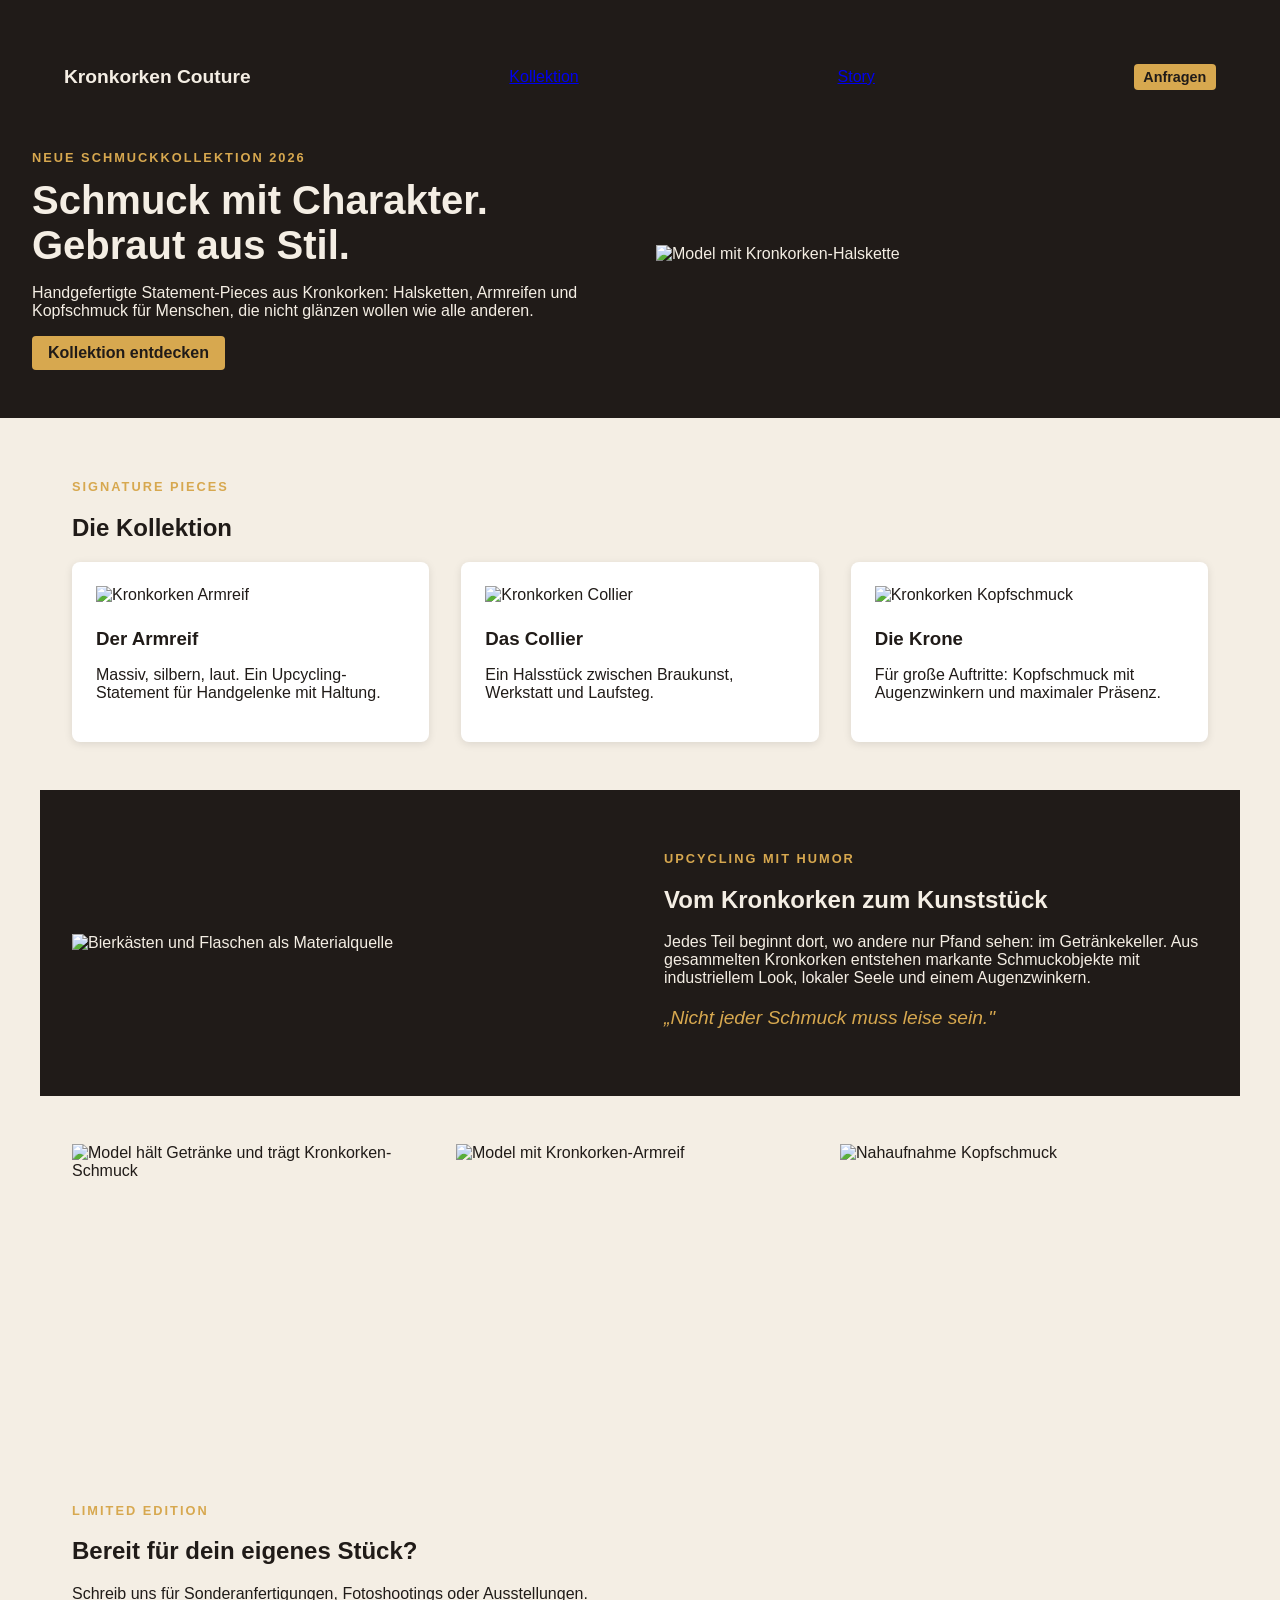
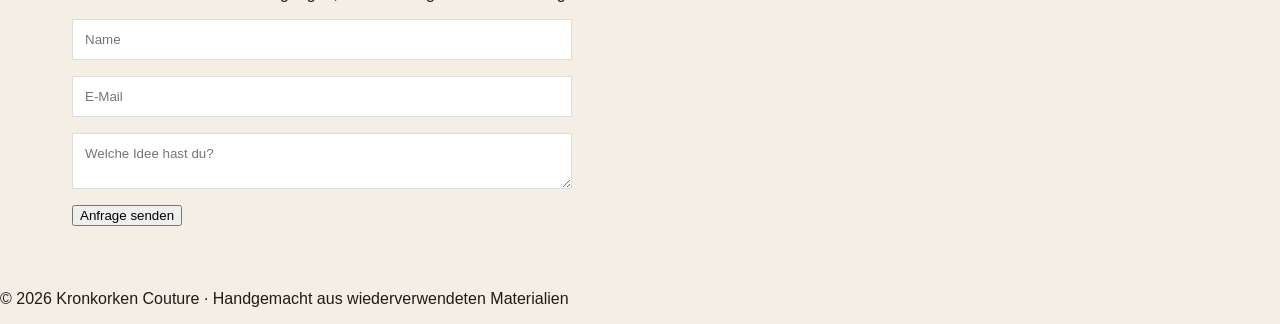
==== index.html @ b78ebb80 "Verschiebe Website-Dateien in Root für GitHub Pages" ====
<!doctype html>
<html lang="de">
<head>
  <meta charset="utf-8" />
  <meta name="viewport" content="width=device-width, initial-scale=1" />
  <title>Kronkorken Couture – Neue Schmuckkollektion</title>
  <meta name="description" content="Eine mutige Upcycling-Schmuckkollektion aus Kronkorken – handgemacht, humorvoll, unverwechselbar." />
  <link rel="stylesheet" href="styles.css" />
</head>
<body>
  <header class="hero">
    <nav>
      <div class="logo">Kronkorken Couture</div>
      <a href="#kollektion">Kollektion</a>
      <a href="#story">Story</a>
      <a href="#kontakt" class="button small">Anfragen</a>
    </nav>
    <div class="hero-grid">
      <div class="hero-copy">
        <p class="eyebrow">Neue Schmuckkollektion 2026</p>
        <h1>Schmuck mit Charakter. Gebraut aus Stil.</h1>
        <p>Handgefertigte Statement-Pieces aus Kronkorken: Halsketten, Armreifen und Kopfschmuck für Menschen, die nicht glänzen wollen wie alle anderen.</p>
        <a href="#kollektion" class="button">Kollektion entdecken</a>
      </div>
      <img src="assets/D6353AAA-B8E5-4EB8-AB5B-A6E6889ACC8F.jpeg" alt="Model mit Kronkorken-Halskette" />
    </div>
  </header>

  <main>
    <section id="kollektion" class="section">
      <p class="eyebrow">Signature Pieces</p>
      <h2>Die Kollektion</h2>
      <div class="cards">
        <article class="card">
          <img src="assets/019477C2-DD03-4EC1-80F3-8A48A55D0D03.jpeg" alt="Kronkorken Armreif" />
          <h3>Der Armreif</h3>
          <p>Massiv, silbern, laut. Ein Upcycling-Statement für Handgelenke mit Haltung.</p>
        </article>
        <article class="card">
          <img src="assets/D6353AAA-B8E5-4EB8-AB5B-A6E6889ACC8F.jpeg" alt="Kronkorken Collier" />
          <h3>Das Collier</h3>
          <p>Ein Halsstück zwischen Braukunst, Werkstatt und Laufsteg.</p>
        </article>
        <article class="card">
          <img src="assets/2A686F86-B601-422C-B802-BA7CA49D259E.jpeg" alt="Kronkorken Kopfschmuck" />
          <h3>Die Krone</h3>
          <p>Für große Auftritte: Kopfschmuck mit Augenzwinkern und maximaler Präsenz.</p>
        </article>
      </div>
    </section>

    <section id="story" class="split section dark">
      <img src="assets/06D8FD2E-9351-4271-840C-64CD7BF53500.jpeg" alt="Bierkästen und Flaschen als Materialquelle" />
      <div>
        <p class="eyebrow">Upcycling mit Humor</p>
        <h2>Vom Kronkorken zum Kunststück</h2>
        <p>Jedes Teil beginnt dort, wo andere nur Pfand sehen: im Getränkekeller. Aus gesammelten Kronkorken entstehen markante Schmuckobjekte mit industriellem Look, lokaler Seele und einem Augenzwinkern.</p>
        <p class="quote">„Nicht jeder Schmuck muss leise sein."</p>
      </div>
    </section>

    <section class="gallery section">
      <img src="assets/0691FB98-48AB-4B7A-BFFC-1AF773A97AD8.jpeg" alt="Model hält Getränke und trägt Kronkorken-Schmuck" />
      <img src="assets/08AB88D5-221F-4E64-9C83-4349E3DE20DF.jpeg" alt="Model mit Kronkorken-Armreif" />
      <img src="assets/2A686F86-B601-422C-B802-BA7CA49D259E.jpeg" alt="Nahaufnahme Kopfschmuck" />
    </section>

    <section id="kontakt" class="section contact">
      <p class="eyebrow">Limited Edition</p>
      <h2>Bereit für dein eigenes Stück?</h2>
      <p>Schreib uns für Sonderanfertigungen, Fotoshootings oder Ausstellungen.</p>
      <form>
        <input type="text" placeholder="Name" />
        <input type="email" placeholder="E-Mail" />
        <textarea placeholder="Welche Idee hast du?"></textarea>
        <button type="button">Anfrage senden</button>
      </form>
    </section>
  </main>

  <footer>
    <p>© 2026 Kronkorken Couture · Handgemacht aus wiederverwendeten Materialien</p>
  </footer>
</body>
</html>
---- styles.css ----
:root{--bg:#111;--paper:#f4eee4;--gold:#d7a84f;--orange:#b84b2a;--ink:#201b18}*{box-sizing:border-box}body{margin:0;font-family:Inter,Arial,sans-serif;background:var(--paper);color:var(--ink)}nav{display:flex;justify-content:space-between;align-items:center;padding:1rem 2rem;background:var(--ink);color:var(--paper)}.logo{font-weight:bold;font-size:1.2rem}.button{display:inline-block;padding:.5rem 1rem;background:var(--gold);color:var(--ink);text-decoration:none;border-radius:0.25rem;font-weight:bold;border:none;cursor:pointer}.button.small{padding:.3rem .6rem;font-size:.9rem}.hero{background:var(--ink);color:var(--paper);padding:3rem 2rem}.hero-grid{display:grid;grid-template-columns:1fr 1fr;gap:2rem;align-items:center;margin-top:2rem}.hero-copy h1{margin:0;font-size:2.5rem}.eyebrow{color:var(--gold);font-weight:bold;text-transform:uppercase;font-size:.8rem;letter-spacing:2px}.section{padding:3rem 2rem;max-width:1200px;margin:0 auto}.cards{display:grid;grid-template-columns:repeat(3,1fr);gap:2rem}.card{background:white;padding:1.5rem;border-radius:0.5rem;box-shadow:0 2px 8px rgba(0,0,0,0.1)}.card img{width:100%;height:200px;object-fit:cover;margin-bottom:1rem}.card h3{margin:.5rem 0}.split{display:grid;grid-template-columns:1fr 1fr;gap:3rem;align-items:center}.dark{background:var(--ink);color:var(--paper)}.gallery{display:grid;grid-template-columns:repeat(3,1fr);gap:1rem}.gallery img{width:100%;height:250px;object-fit:cover}.contact form{display:flex;flex-direction:column;gap:1rem;max-width:500px;margin-top:1rem}.contact input,.contact textarea{padding:.75rem;border:1px solid #ddd;font-family:inherit}.contact button{align-self:flex-start}.quote{font-style:italic;font-size:1.2rem;color:var(--gold)}
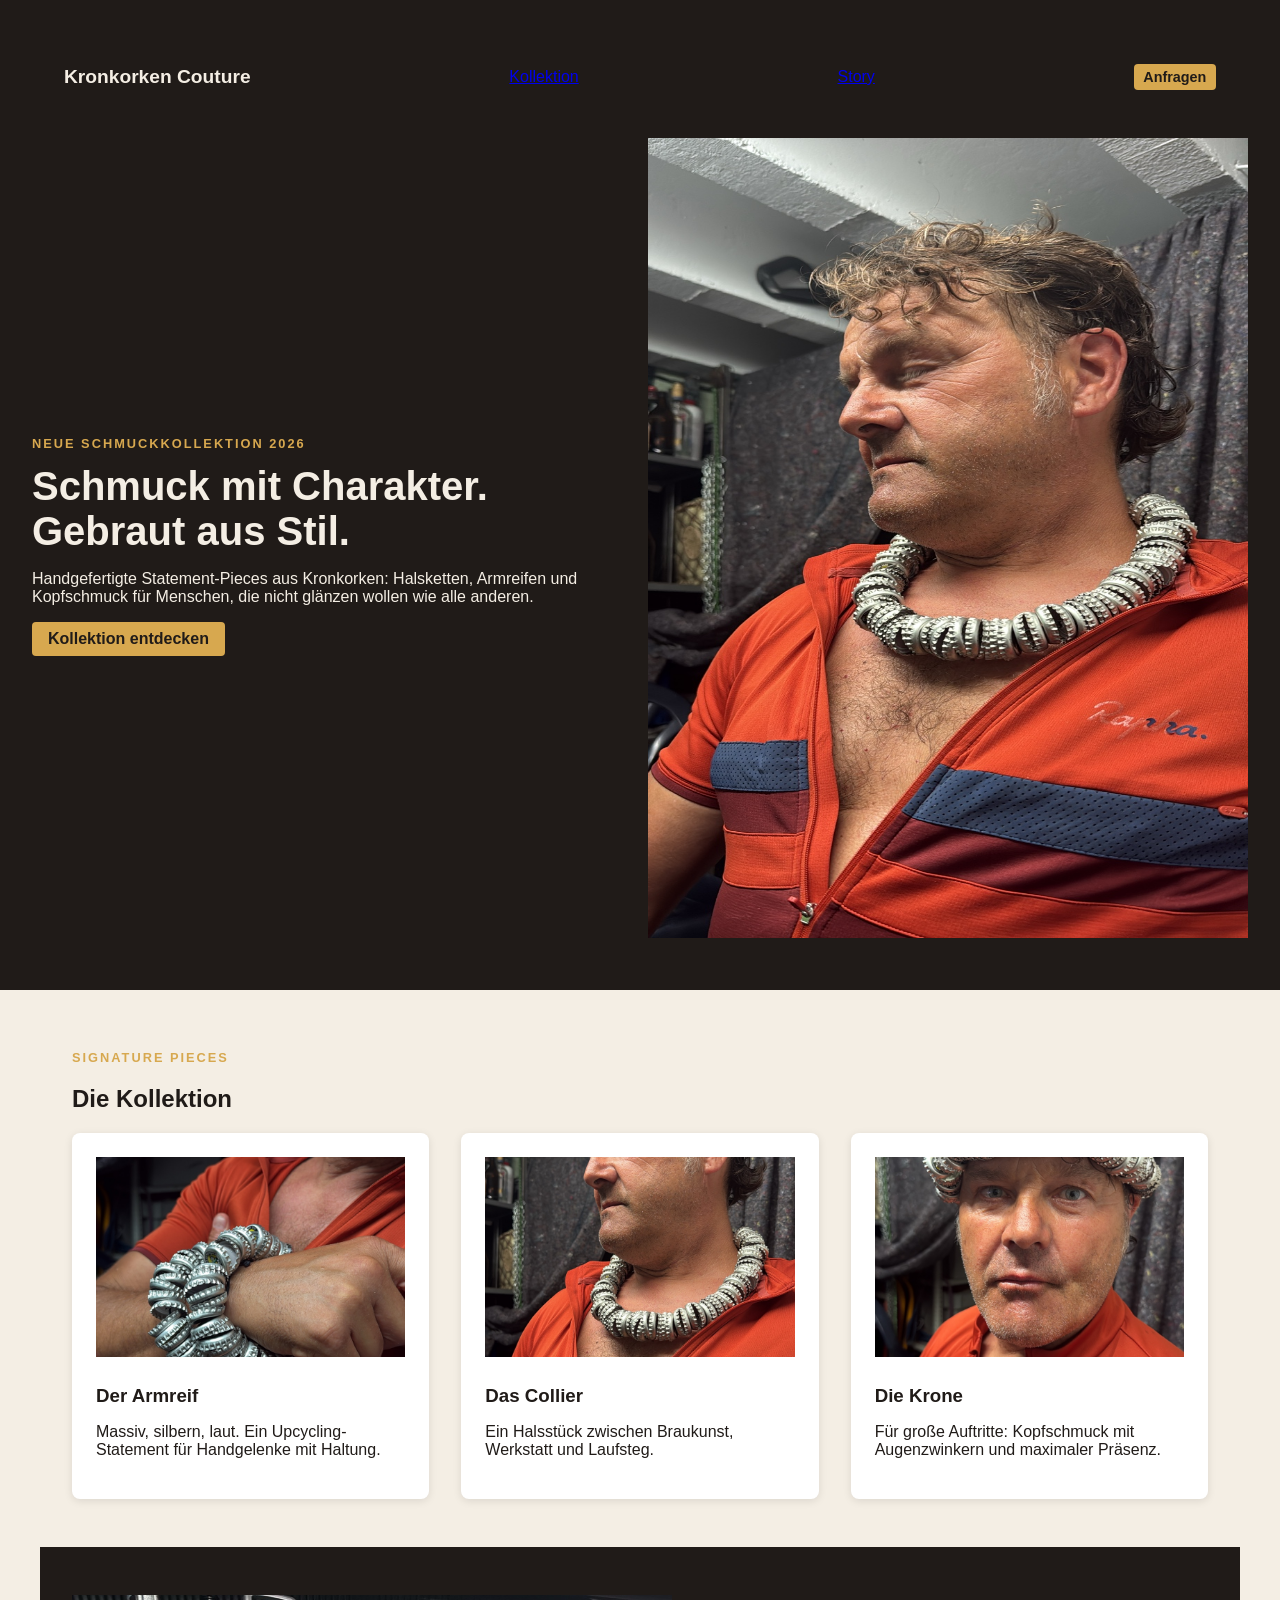
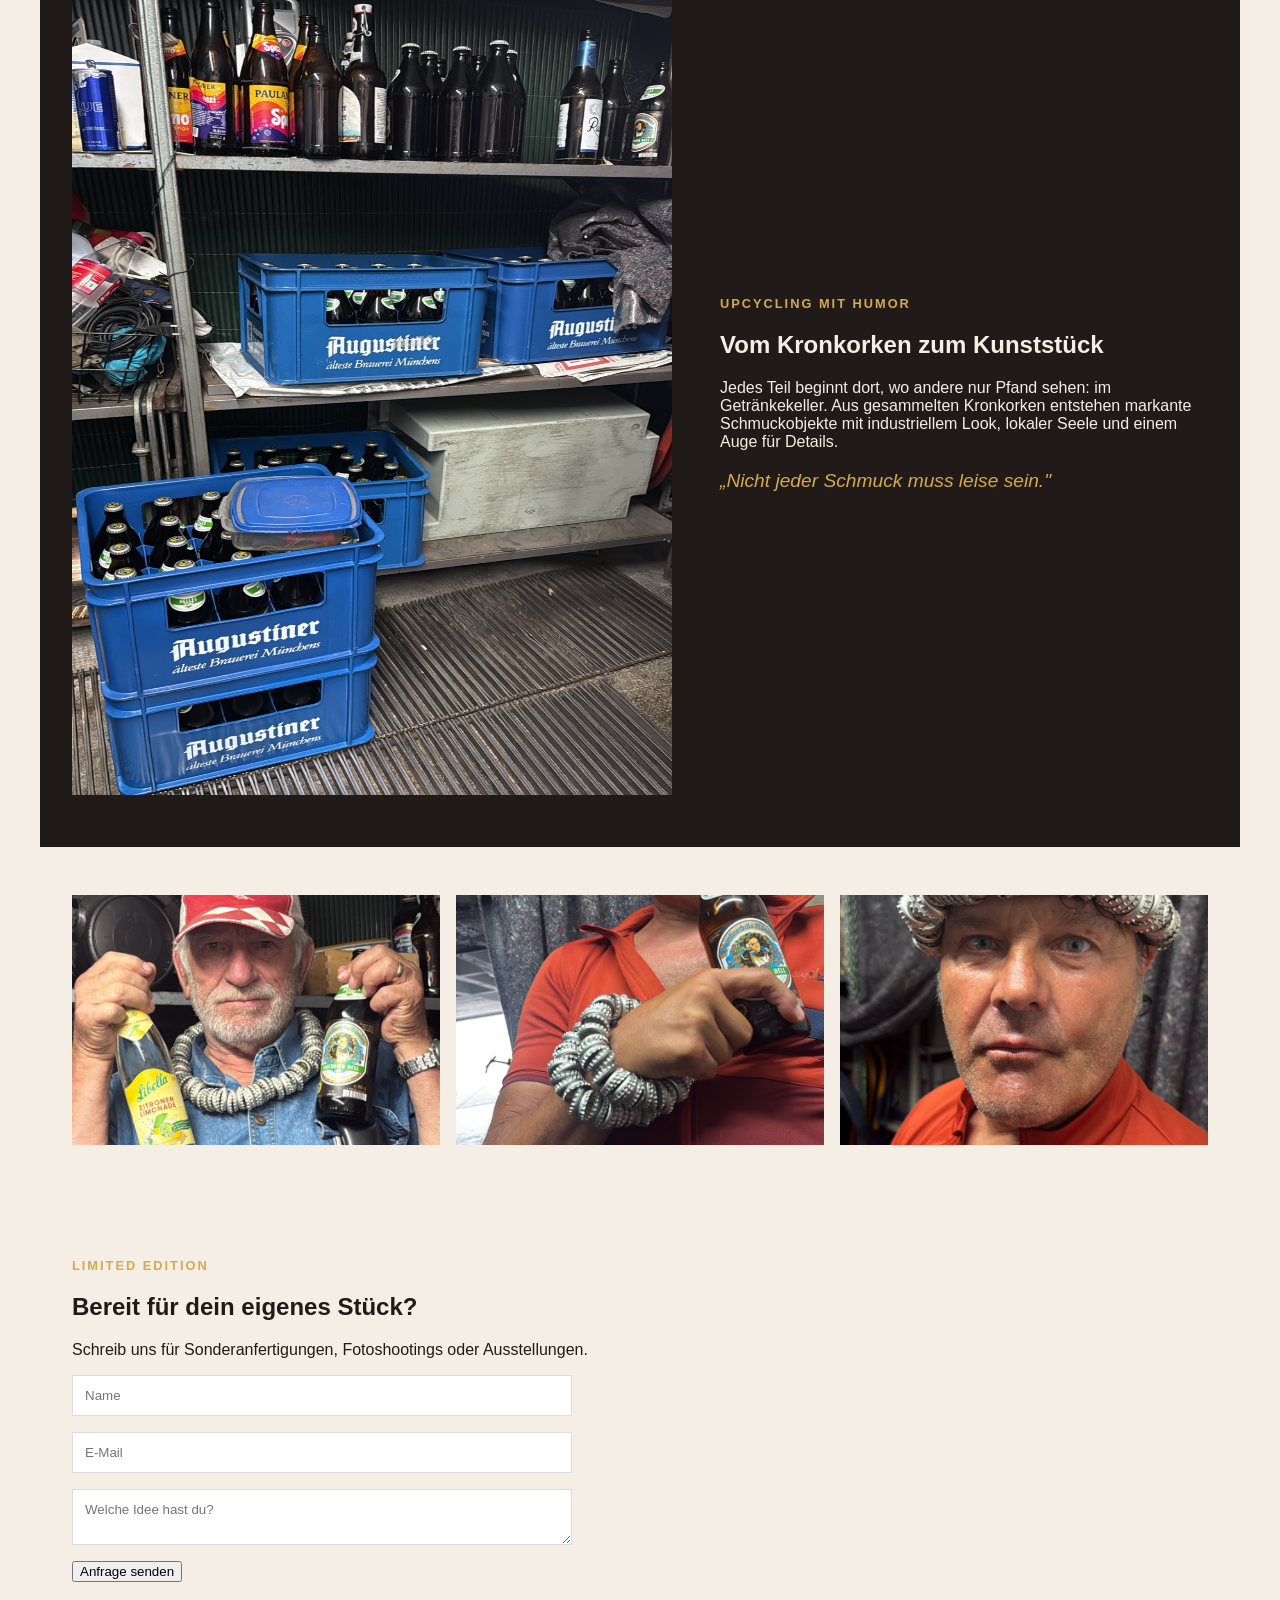
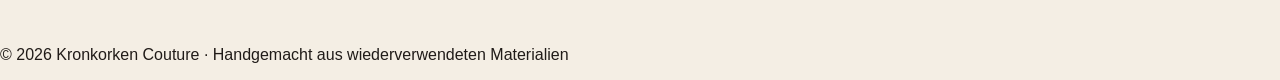
==== commit df639ea5: "Optimiere Bildeinbindung mit picture-Element, lazy-loading und Größenangaben" ====
--- a/index.html
+++ b/index.html
@@ -22,7 +22,15 @@
         <p>Handgefertigte Statement-Pieces aus Kronkorken: Halsketten, Armreifen und Kopfschmuck für Menschen, die nicht glänzen wollen wie alle anderen.</p>
         <a href="#kollektion" class="button">Kollektion entdecken</a>
       </div>
-      <img src="assets/D6353AAA-B8E5-4EB8-AB5B-A6E6889ACC8F.jpeg" alt="Model mit Kronkorken-Halskette" />
+      <picture>
+        <img 
+          src="assets/D6353AAA-B8E5-4EB8-AB5B-A6E6889ACC8F.jpeg" 
+          alt="Model mit Kronkorken-Halskette"
+          loading="lazy"
+          width="600"
+          height="800"
+        />
+      </picture>
     </div>
   </header>
 
@@ -32,17 +40,41 @@
       <h2>Die Kollektion</h2>
       <div class="cards">
         <article class="card">
-          <img src="assets/019477C2-DD03-4EC1-80F3-8A48A55D0D03.jpeg" alt="Kronkorken Armreif" />
+          <picture>
+            <img 
+              src="assets/019477C2-DD03-4EC1-80F3-8A48A55D0D03.jpeg" 
+              alt="Kronkorken Armreif"
+              loading="lazy"
+              width="400"
+              height="500"
+            />
+          </picture>
           <h3>Der Armreif</h3>
           <p>Massiv, silbern, laut. Ein Upcycling-Statement für Handgelenke mit Haltung.</p>
         </article>
         <article class="card">
-          <img src="assets/D6353AAA-B8E5-4EB8-AB5B-A6E6889ACC8F.jpeg" alt="Kronkorken Collier" />
+          <picture>
+            <img 
+              src="assets/D6353AAA-B8E5-4EB8-AB5B-A6E6889ACC8F.jpeg" 
+              alt="Kronkorken Collier"
+              loading="lazy"
+              width="400"
+              height="500"
+            />
+          </picture>
           <h3>Das Collier</h3>
           <p>Ein Halsstück zwischen Braukunst, Werkstatt und Laufsteg.</p>
         </article>
         <article class="card">
-          <img src="assets/2A686F86-B601-422C-B802-BA7CA49D259E.jpeg" alt="Kronkorken Kopfschmuck" />
+          <picture>
+            <img 
+              src="assets/2A686F86-B601-422C-B802-BA7CA49D259E.jpeg" 
+              alt="Kronkorken Kopfschmuck"
+              loading="lazy"
+              width="400"
+              height="500"
+            />
+          </picture>
           <h3>Die Krone</h3>
           <p>Für große Auftritte: Kopfschmuck mit Augenzwinkern und maximaler Präsenz.</p>
         </article>
@@ -50,19 +82,51 @@
     </section>
 
     <section id="story" class="split section dark">
-      <img src="assets/06D8FD2E-9351-4271-840C-64CD7BF53500.jpeg" alt="Bierkästen und Flaschen als Materialquelle" />
+      <picture>
+        <img 
+          src="assets/06D8FD2E-9351-4271-840C-64CD7BF53500.jpeg" 
+          alt="Bierkästen und Flaschen als Materialquelle"
+          loading="lazy"
+          width="600"
+          height="800"
+        />
+      </picture>
       <div>
         <p class="eyebrow">Upcycling mit Humor</p>
         <h2>Vom Kronkorken zum Kunststück</h2>
-        <p>Jedes Teil beginnt dort, wo andere nur Pfand sehen: im Getränkekeller. Aus gesammelten Kronkorken entstehen markante Schmuckobjekte mit industriellem Look, lokaler Seele und einem Augenzwinkern.</p>
+        <p>Jedes Teil beginnt dort, wo andere nur Pfand sehen: im Getränkekeller. Aus gesammelten Kronkorken entstehen markante Schmuckobjekte mit industriellem Look, lokaler Seele und einem Auge für Details.</p>
         <p class="quote">„Nicht jeder Schmuck muss leise sein."</p>
       </div>
     </section>
 
     <section class="gallery section">
-      <img src="assets/0691FB98-48AB-4B7A-BFFC-1AF773A97AD8.jpeg" alt="Model hält Getränke und trägt Kronkorken-Schmuck" />
-      <img src="assets/08AB88D5-221F-4E64-9C83-4349E3DE20DF.jpeg" alt="Model mit Kronkorken-Armreif" />
-      <img src="assets/2A686F86-B601-422C-B802-BA7CA49D259E.jpeg" alt="Nahaufnahme Kopfschmuck" />
+      <picture>
+        <img 
+          src="assets/0691FB98-48AB-4B7A-BFFC-1AF773A97AD8.jpeg" 
+          alt="Model hält Getränke und trägt Kronkorken-Schmuck"
+          loading="lazy"
+          width="500"
+          height="600"
+        />
+      </picture>
+      <picture>
+        <img 
+          src="assets/08AB88D5-221F-4E64-9C83-4349E3DE20DF.jpeg" 
+          alt="Model mit Kronkorken-Armreif"
+          loading="lazy"
+          width="500"
+          height="600"
+        />
+      </picture>
+      <picture>
+        <img 
+          src="assets/2A686F86-B601-422C-B802-BA7CA49D259E.jpeg" 
+          alt="Nahaufnahme Kopfschmuck"
+          loading="lazy"
+          width="500"
+          height="600"
+        />
+      </picture>
     </section>
 
     <section id="kontakt" class="section contact">
@@ -82,4 +146,4 @@
     <p>© 2026 Kronkorken Couture · Handgemacht aus wiederverwendeten Materialien</p>
   </footer>
 </body>
-</html>+</html>
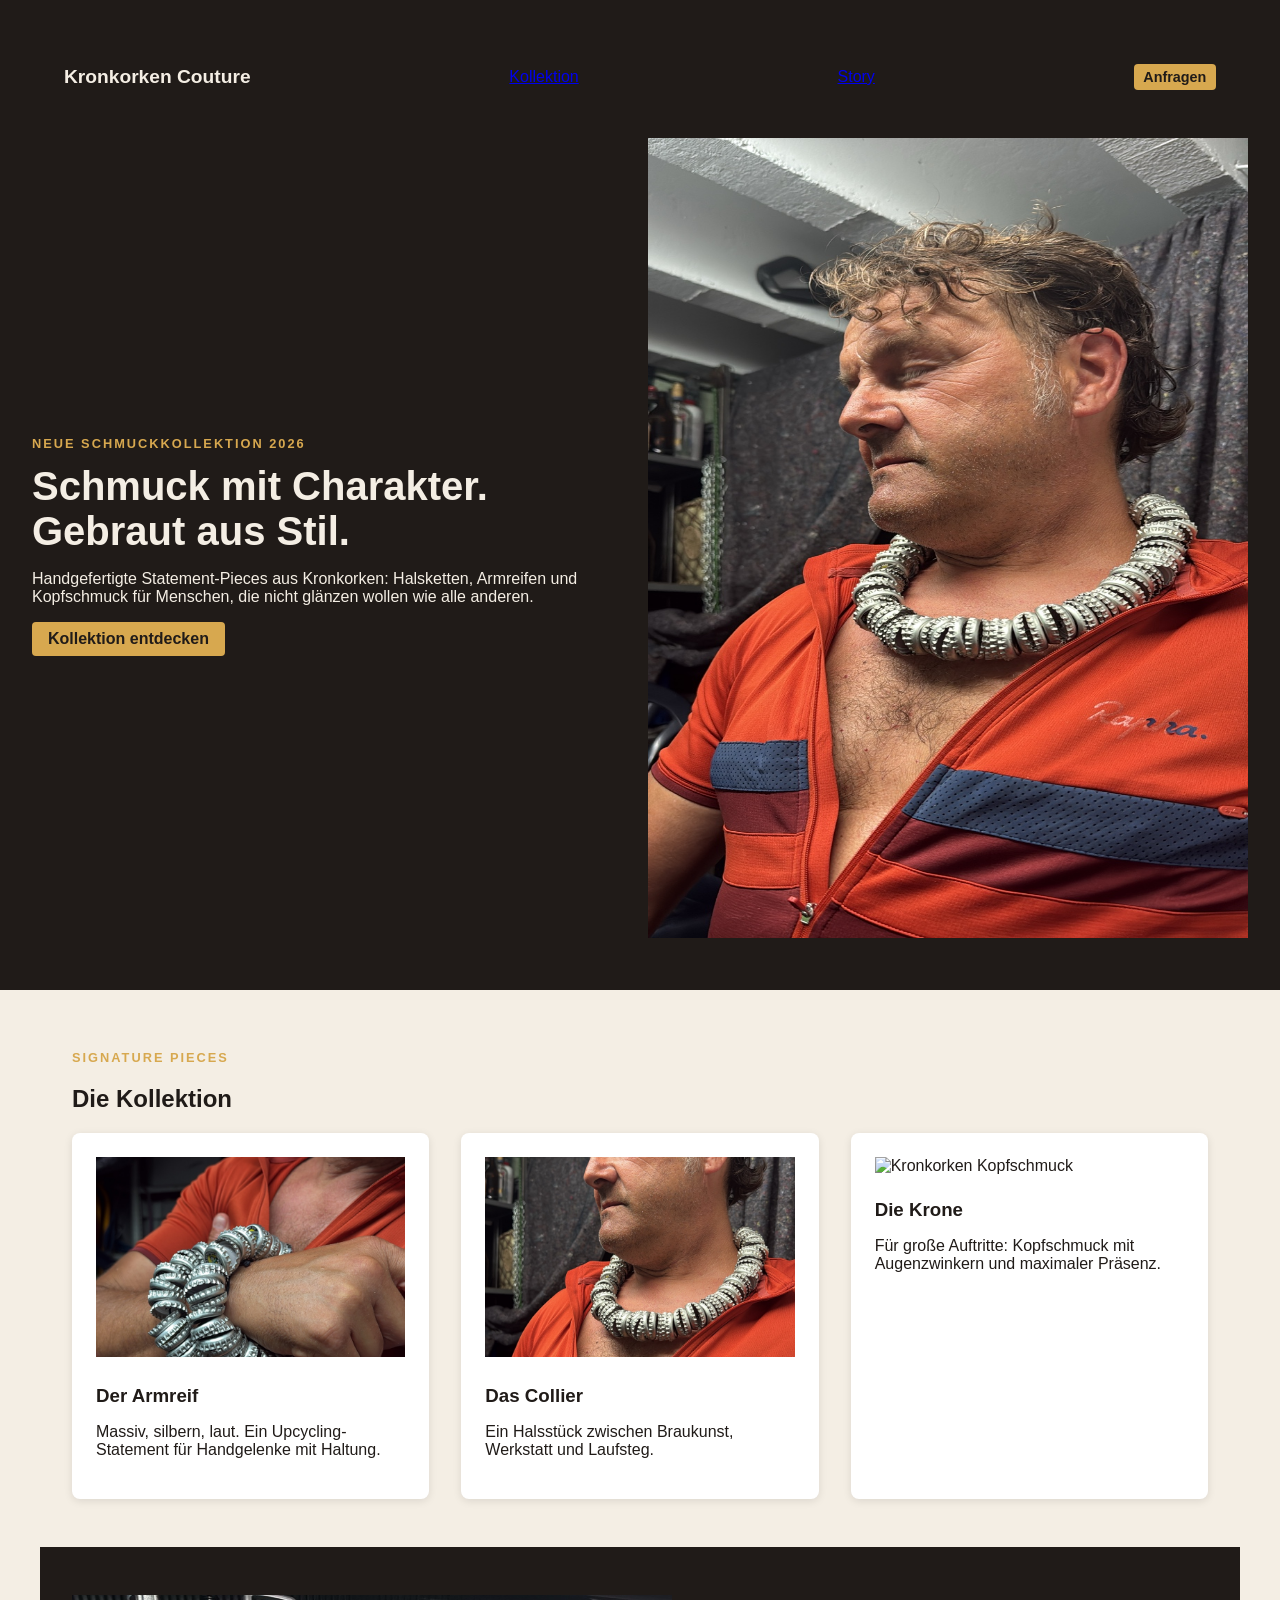
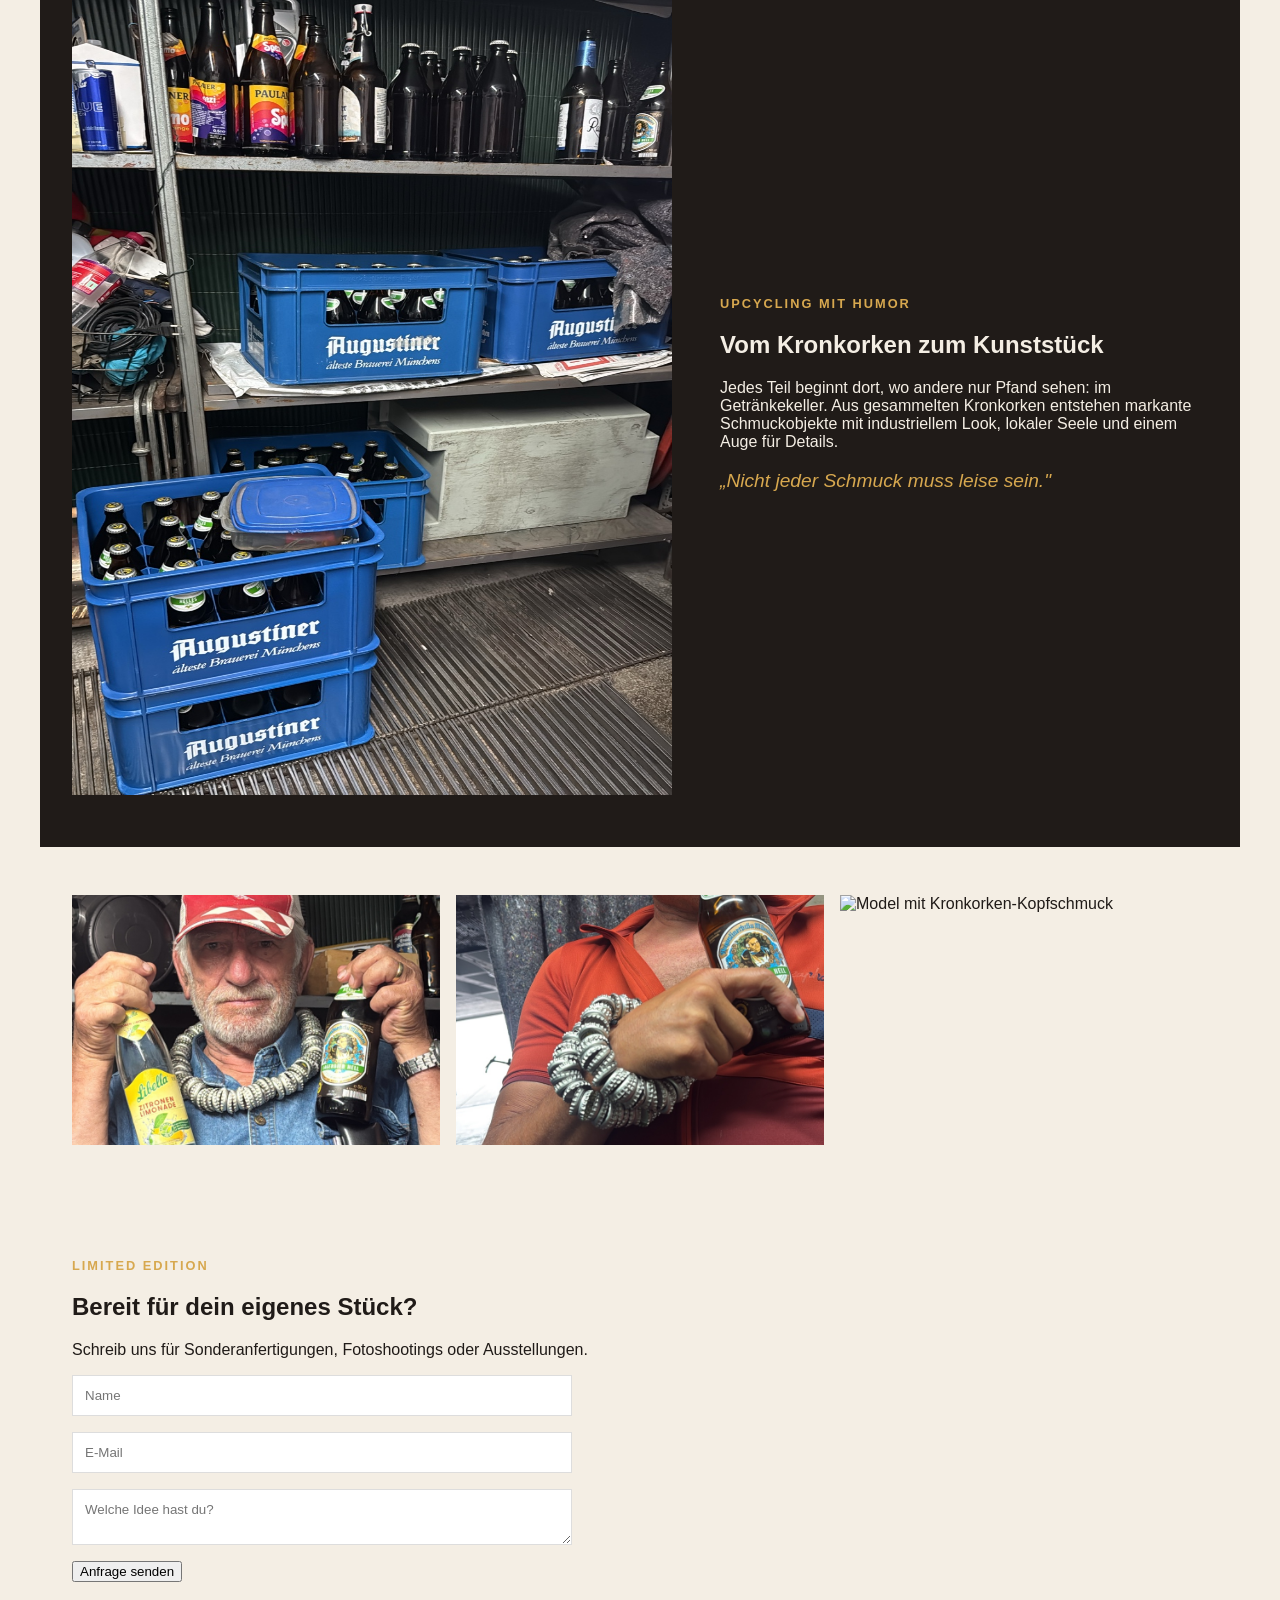
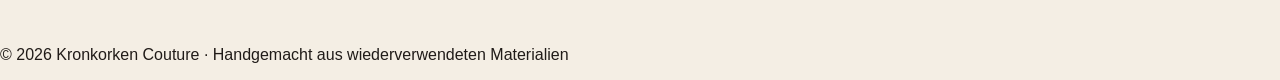
==== commit 1a565f90: "Integriere das neue Krone-Foto in die Bildergalerie" ====
--- a/index.html
+++ b/index.html
@@ -68,7 +68,7 @@
         <article class="card">
           <picture>
             <img 
-              src="assets/2A686F86-B601-422C-B802-BA7CA49D259E.jpeg" 
+              src="assets/krone.jpeg" 
               alt="Kronkorken Kopfschmuck"
               loading="lazy"
               width="400"
@@ -120,8 +120,8 @@
       </picture>
       <picture>
         <img 
-          src="assets/2A686F86-B601-422C-B802-BA7CA49D259E.jpeg" 
-          alt="Nahaufnahme Kopfschmuck"
+          src="assets/krone.jpeg" 
+          alt="Model mit Kronkorken-Kopfschmuck"
           loading="lazy"
           width="500"
           height="600"
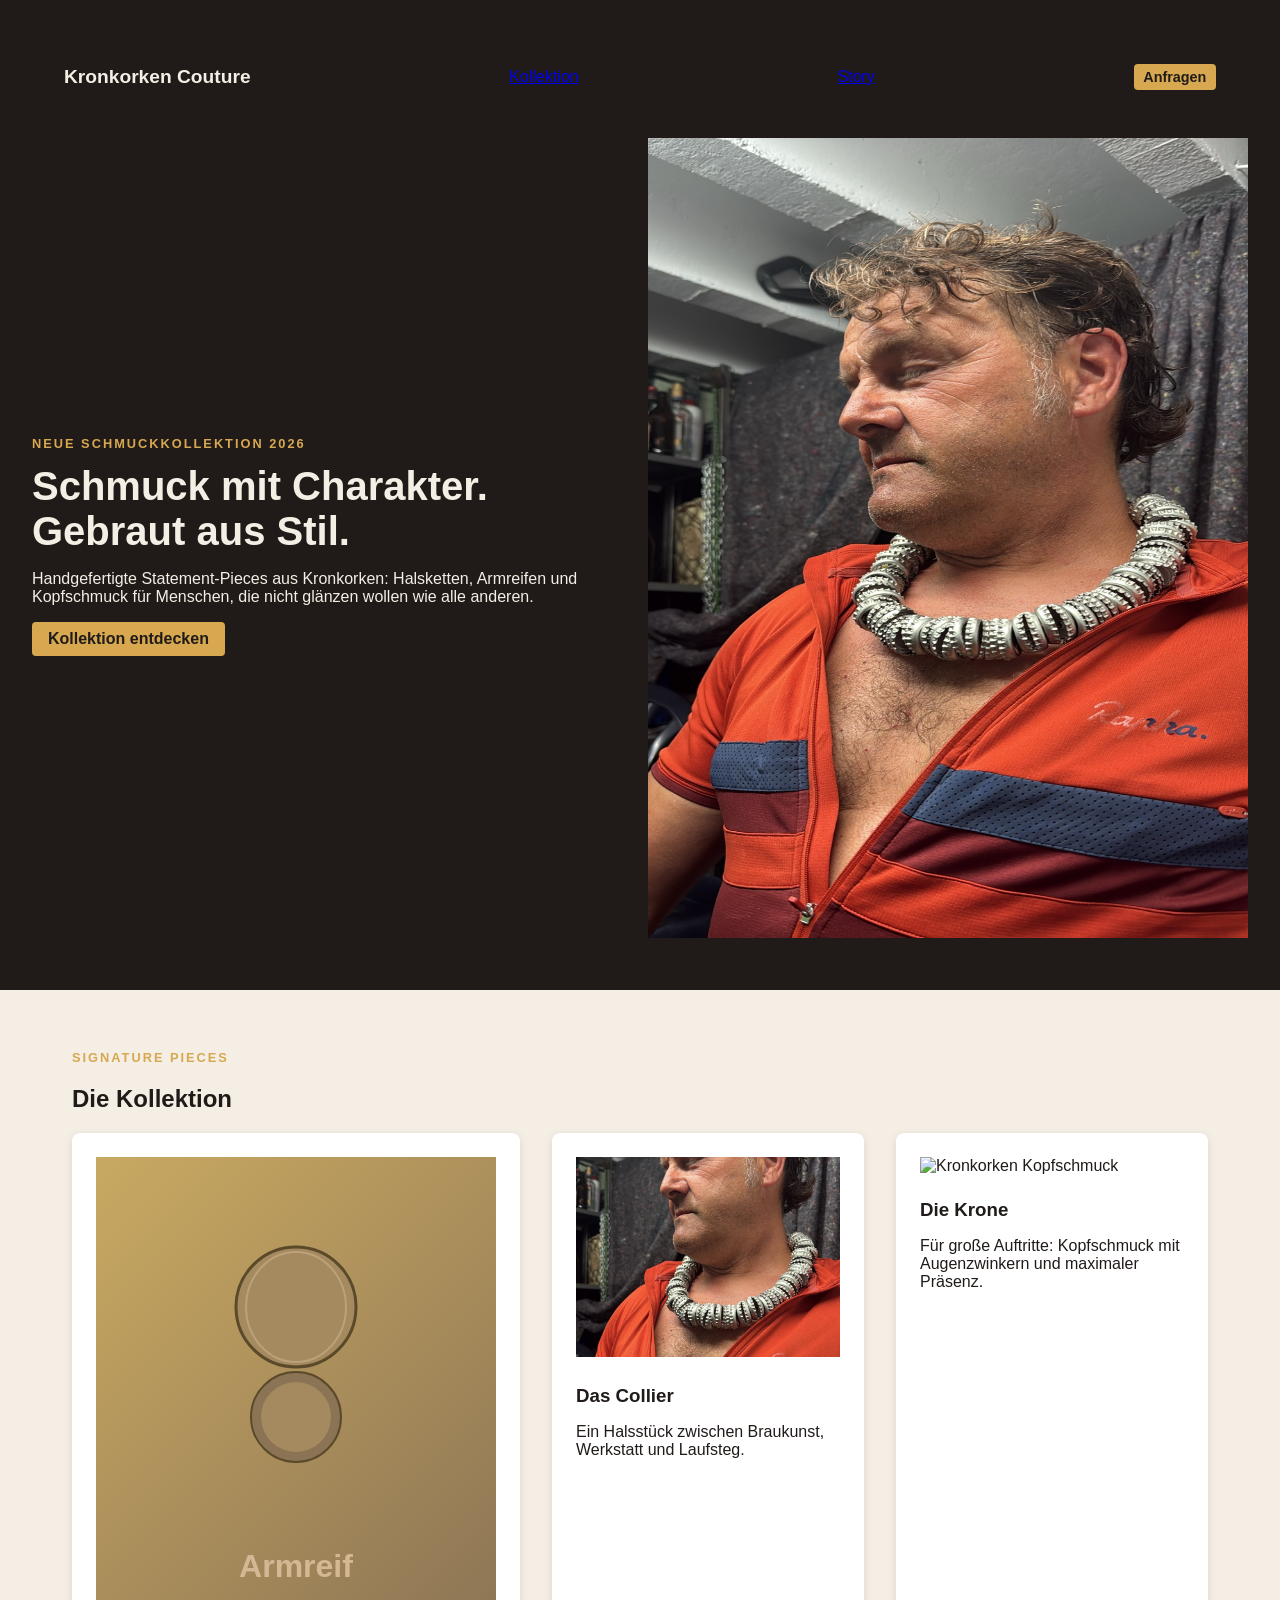
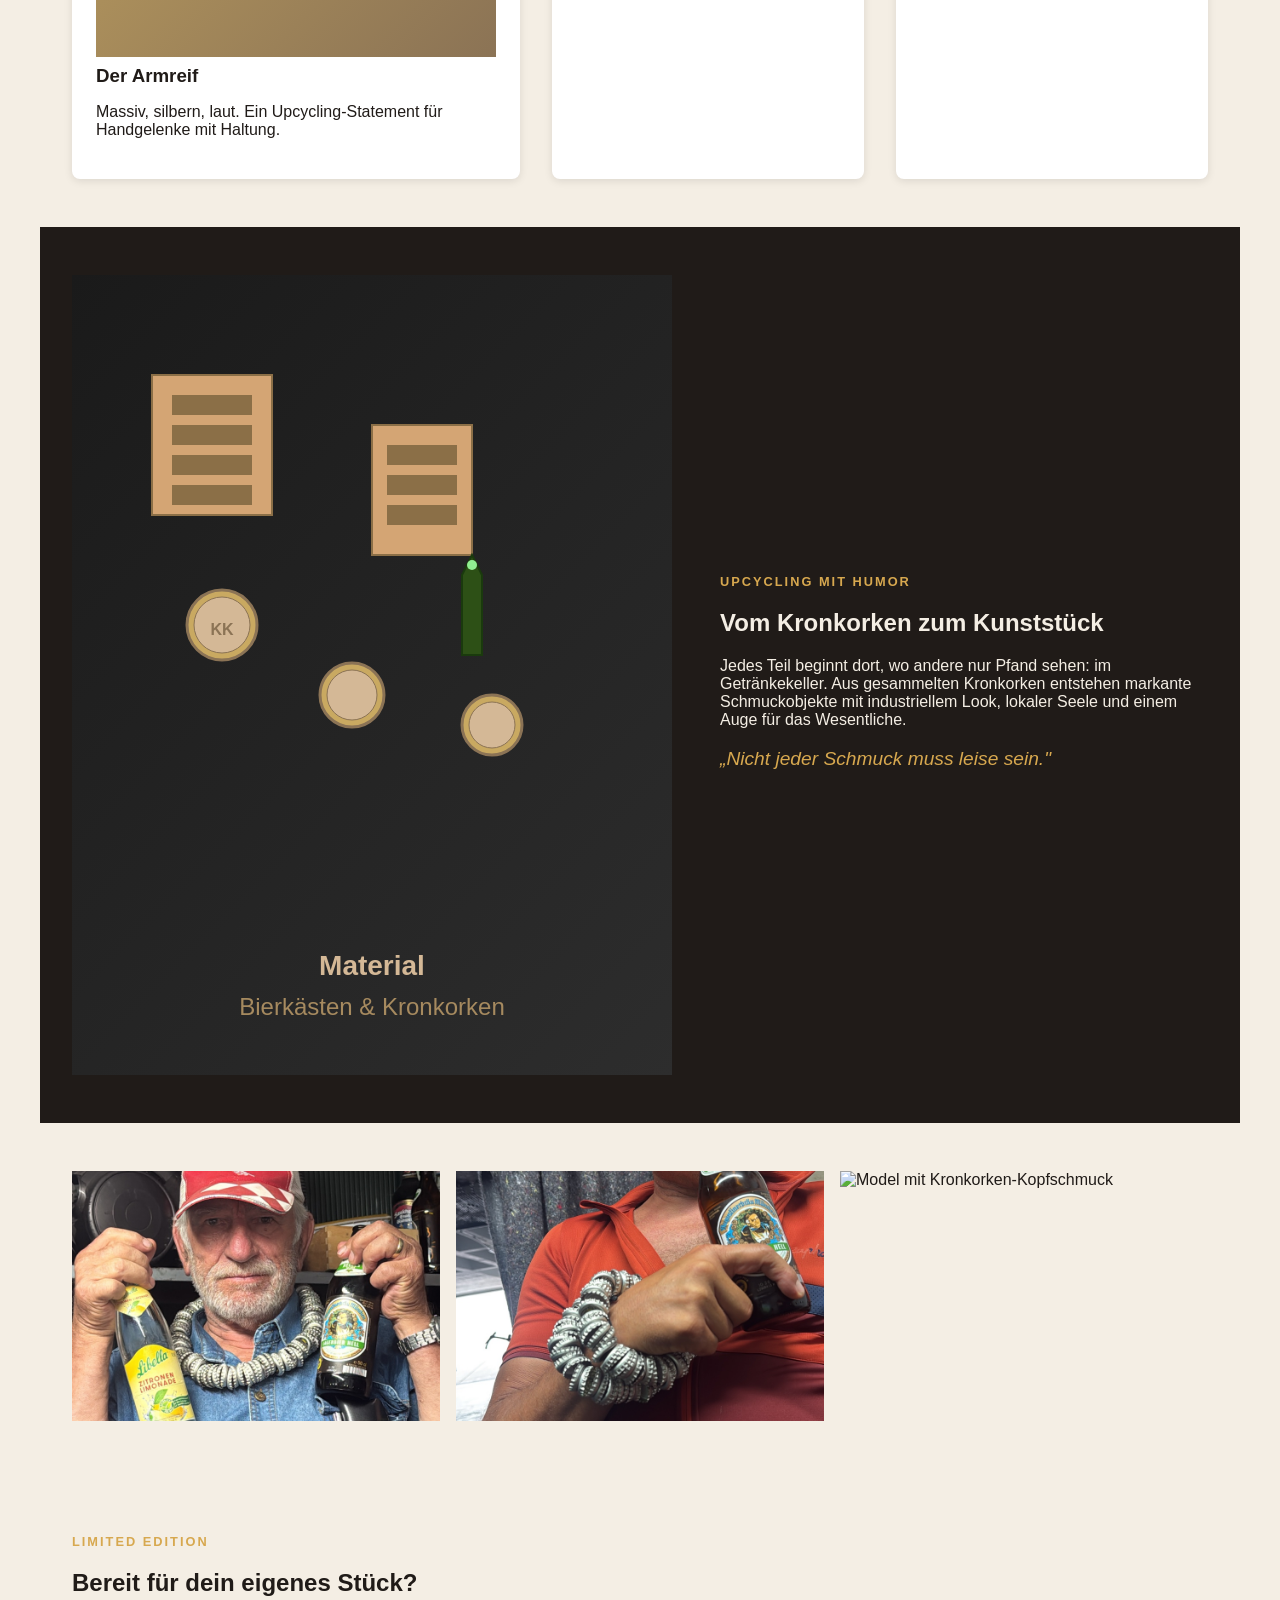
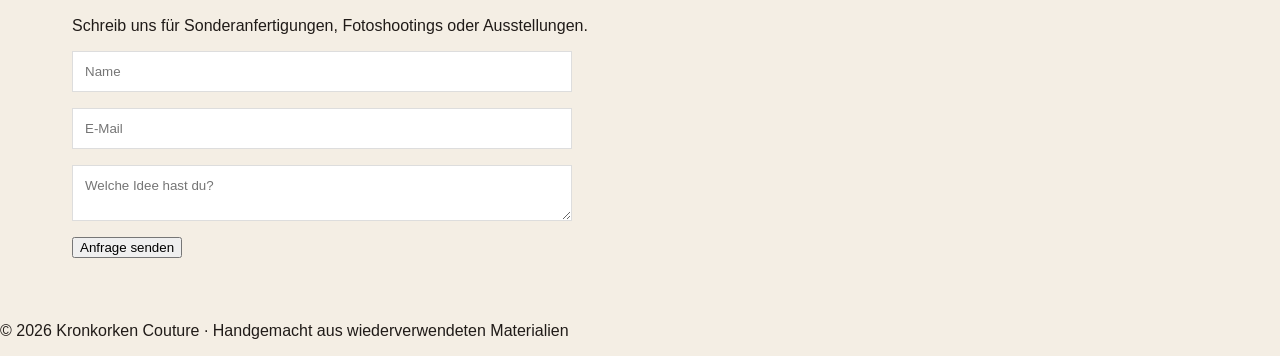
==== commit 79d94eb9: "Replace broken images with SVG placeholders for Armreif and Materialquelle" ====
--- a/index.html
+++ b/index.html
@@ -41,13 +41,18 @@
       <div class="cards">
         <article class="card">
           <picture>
-            <img 
-              src="assets/019477C2-DD03-4EC1-80F3-8A48A55D0D03.jpeg" 
-              alt="Kronkorken Armreif"
-              loading="lazy"
+            <svg 
+              viewBox="0 0 400 500" 
               width="400"
               height="500"
-            />
+              style="background: linear-gradient(135deg, #c9a961 0%, #8b7355 100%); display: block;"
+            >
+              <circle cx="200" cy="150" r="60" fill="#a68a5f" stroke="#5a4a2a" stroke-width="3"/>
+              <ellipse cx="200" cy="150" rx="50" ry="55" fill="none" stroke="#d4b896" stroke-width="2" opacity="0.5"/>
+              <circle cx="200" cy="260" r="45" fill="#8b7355" stroke="#5a4a2a" stroke-width="2"/>
+              <circle cx="200" cy="260" r="35" fill="#a68a5f"/>
+              <text x="200" y="420" font-size="32" font-weight="bold" text-anchor="middle" fill="#d4b896">Armreif</text>
+            </svg>
           </picture>
           <h3>Der Armreif</h3>
           <p>Massiv, silbern, laut. Ein Upcycling-Statement für Handgelenke mit Haltung.</p>
@@ -83,18 +88,48 @@
 
     <section id="story" class="split section dark">
       <picture>
-        <img 
-          src="assets/06D8FD2E-9351-4271-840C-64CD7BF53500.jpeg" 
-          alt="Bierkästen und Flaschen als Materialquelle"
-          loading="lazy"
+        <svg 
+          viewBox="0 0 600 800" 
           width="600"
           height="800"
-        />
+          style="background: linear-gradient(135deg, #1a1a1a 0%, #2d2d2d 100%); display: block;"
+        >
+          <!-- Bierkästen -->
+          <rect x="80" y="100" width="120" height="140" fill="#d4a574" stroke="#8b6f47" stroke-width="2"/>
+          <rect x="100" y="120" width="80" height="20" fill="#8b6f47"/>
+          <rect x="100" y="150" width="80" height="20" fill="#8b6f47"/>
+          <rect x="100" y="180" width="80" height="20" fill="#8b6f47"/>
+          <rect x="100" y="210" width="80" height="20" fill="#8b6f47"/>
+          
+          <rect x="300" y="150" width="100" height="130" fill="#d4a574" stroke="#8b6f47" stroke-width="2"/>
+          <rect x="315" y="170" width="70" height="20" fill="#8b6f47"/>
+          <rect x="315" y="200" width="70" height="20" fill="#8b6f47"/>
+          <rect x="315" y="230" width="70" height="20" fill="#8b6f47"/>
+          
+          <!-- Flaschen -->
+          <path d="M 400 280 L 410 300 L 410 380 L 390 380 L 390 300 Z" fill="#2d5016" stroke="#1a3a0d" stroke-width="2"/>
+          <circle cx="400" cy="290" r="5" fill="#90ee90"/>
+          
+          <!-- Kronkorken -->
+          <circle cx="150" cy="350" r="35" fill="#c9a961" stroke="#8b7355" stroke-width="3"/>
+          <circle cx="150" cy="350" r="28" fill="#d4b896" stroke="#8b7355" stroke-width="1"/>
+          <text x="150" y="360" font-size="16" text-anchor="middle" fill="#8b7355" font-weight="bold">KK</text>
+          
+          <circle cx="280" cy="420" r="32" fill="#c9a961" stroke="#8b7355" stroke-width="3"/>
+          <circle cx="280" cy="420" r="25" fill="#d4b896" stroke="#8b7355" stroke-width="1"/>
+          
+          <circle cx="420" cy="450" r="30" fill="#c9a961" stroke="#8b7355" stroke-width="3"/>
+          <circle cx="420" cy="450" r="23" fill="#d4b896" stroke="#8b7355" stroke-width="1"/>
+          
+          <!-- Titel -->
+          <text x="300" y="700" font-size="28" font-weight="bold" text-anchor="middle" fill="#d4b896">Material</text>
+          <text x="300" y="740" font-size="24" text-anchor="middle" fill="#a68a5f">Bierkästen & Kronkorken</text>
+        </svg>
       </picture>
       <div>
         <p class="eyebrow">Upcycling mit Humor</p>
         <h2>Vom Kronkorken zum Kunststück</h2>
-        <p>Jedes Teil beginnt dort, wo andere nur Pfand sehen: im Getränkekeller. Aus gesammelten Kronkorken entstehen markante Schmuckobjekte mit industriellem Look, lokaler Seele und einem Auge für Details.</p>
+        <p>Jedes Teil beginnt dort, wo andere nur Pfand sehen: im Getränkekeller. Aus gesammelten Kronkorken entstehen markante Schmuckobjekte mit industriellem Look, lokaler Seele und einem Auge für das Wesentliche.</p>
         <p class="quote">„Nicht jeder Schmuck muss leise sein."</p>
       </div>
     </section>
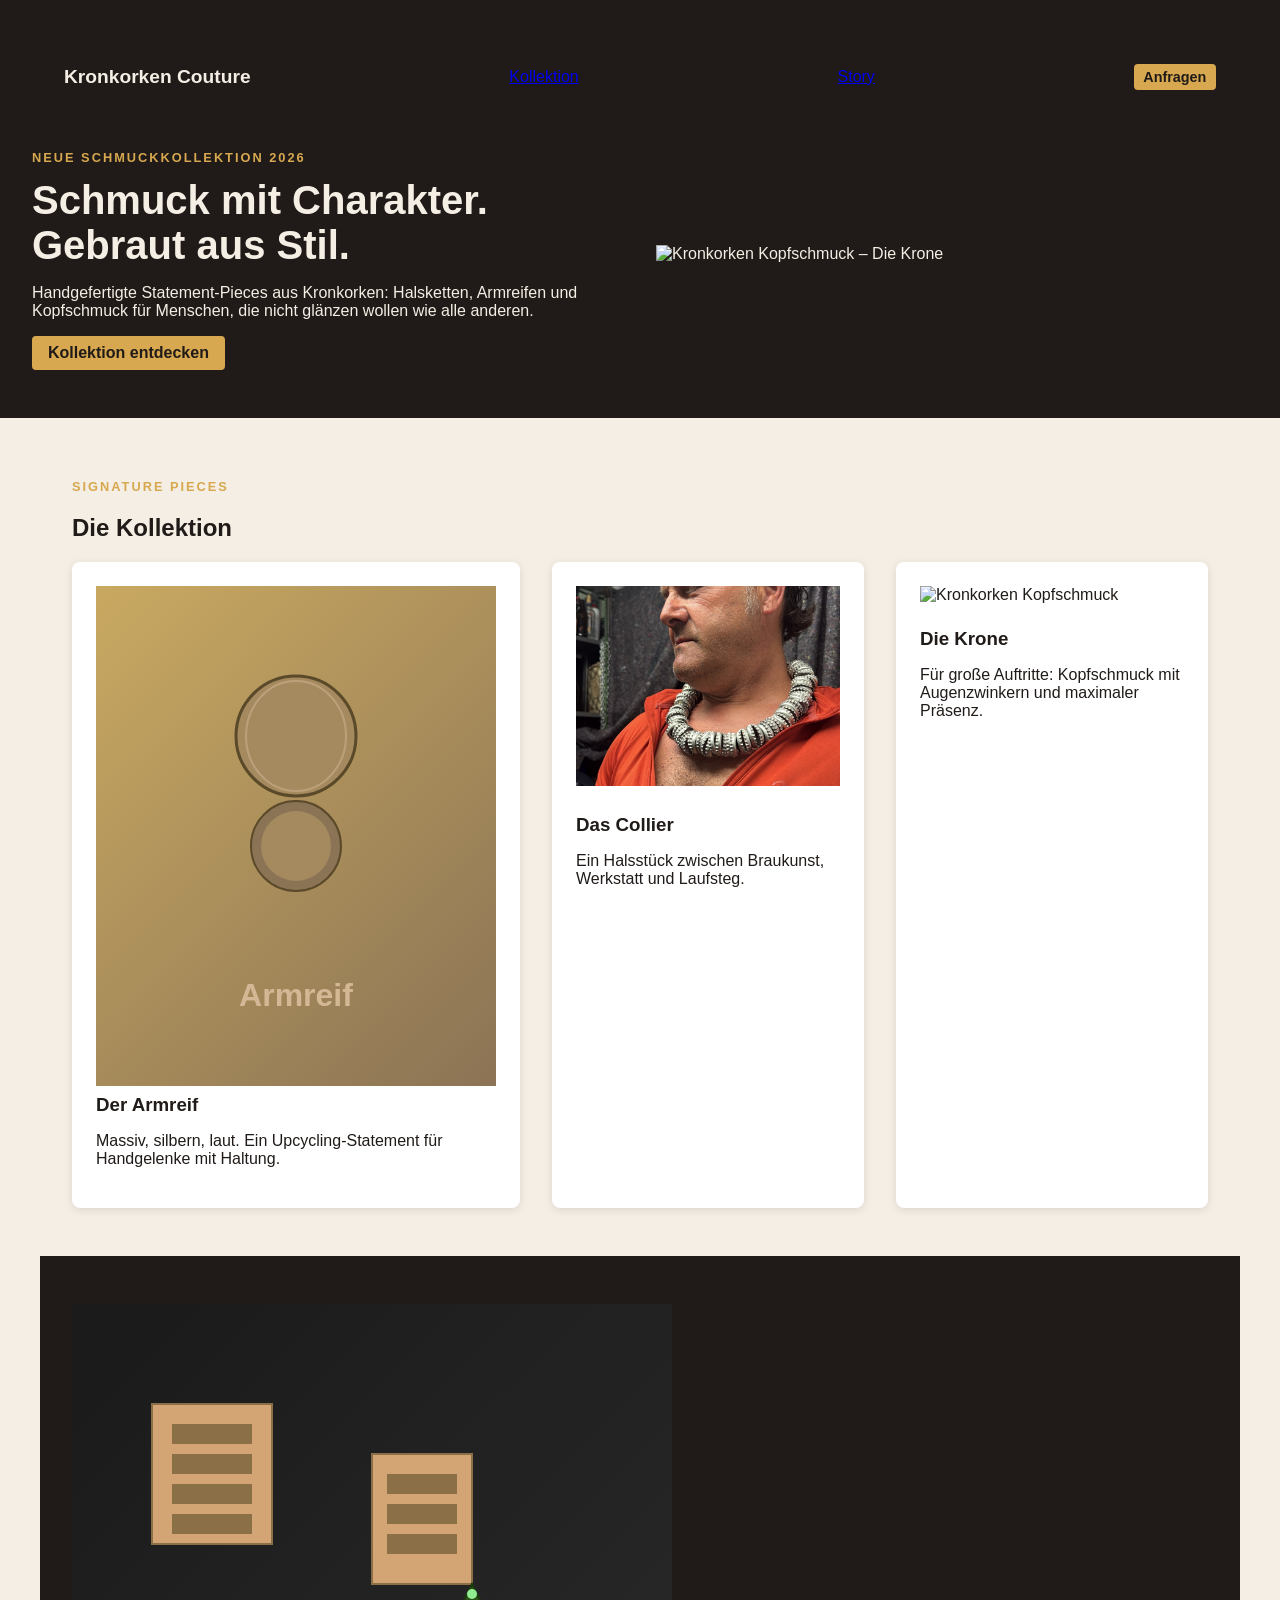
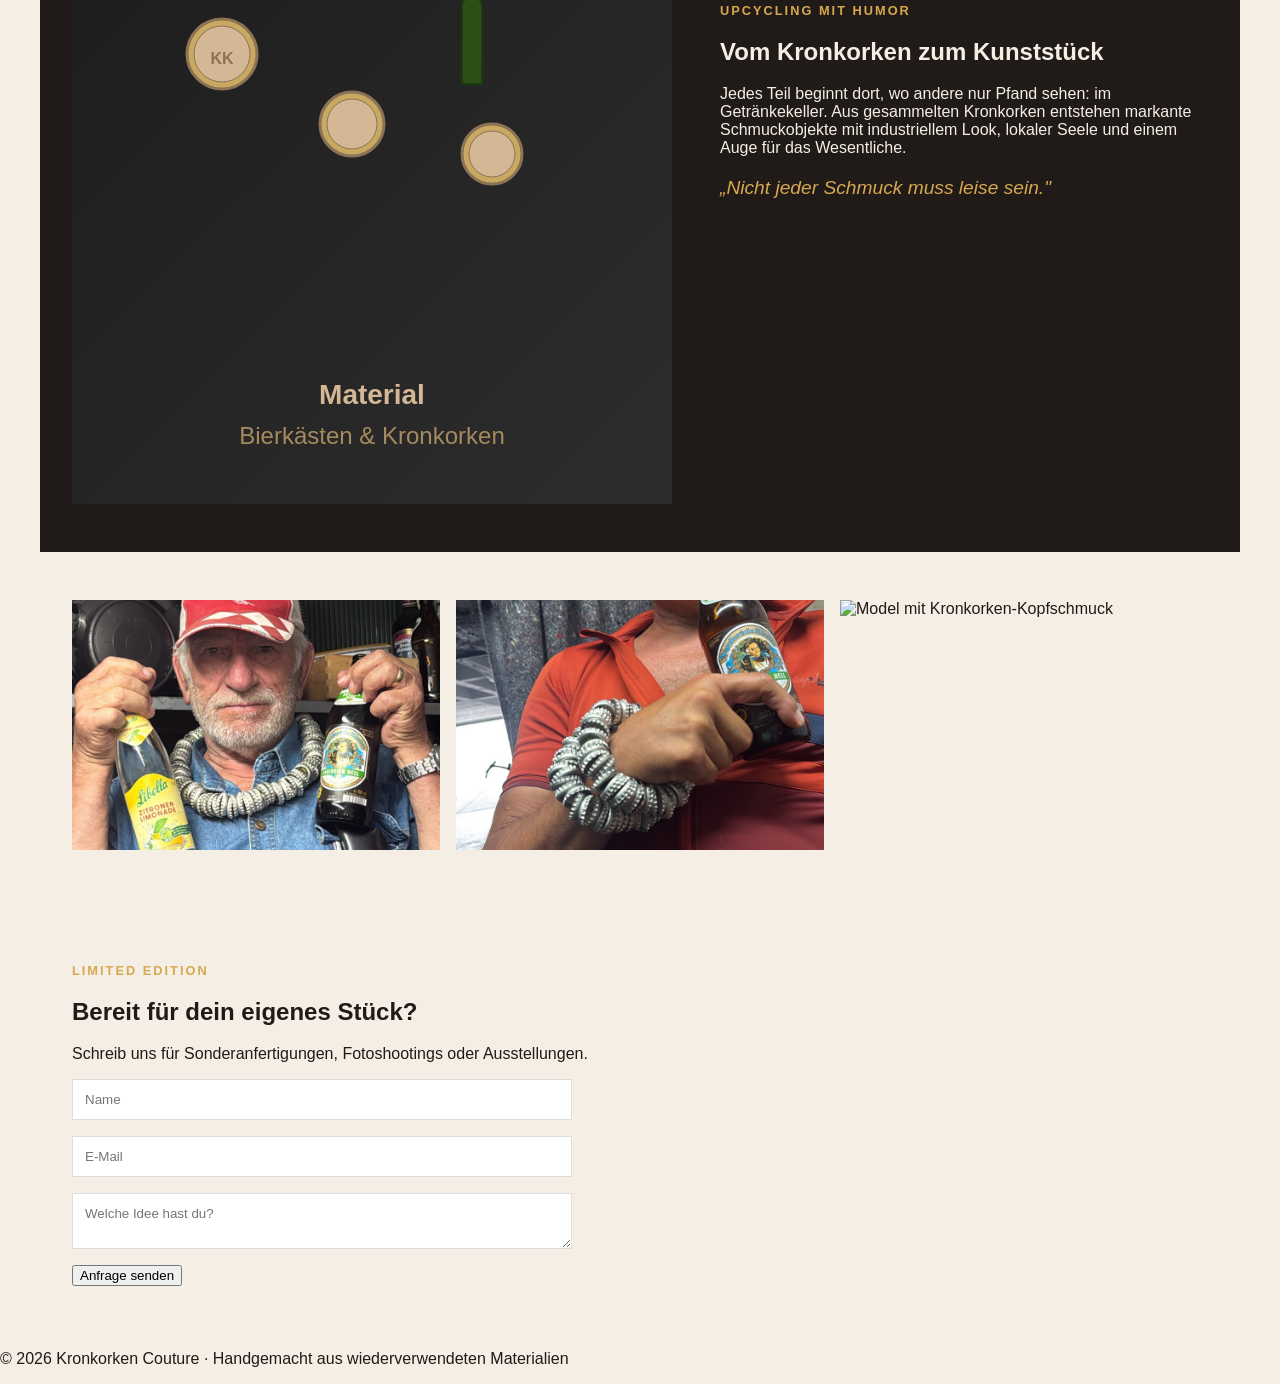
==== commit a308b63c: "Change hero image to krone.jpeg and replace broken images with SVG placeholders" ====
--- a/index.html
+++ b/index.html
@@ -24,8 +24,8 @@
       </div>
       <picture>
         <img 
-          src="assets/D6353AAA-B8E5-4EB8-AB5B-A6E6889ACC8F.jpeg" 
-          alt="Model mit Kronkorken-Halskette"
+          src="assets/krone.jpeg" 
+          alt="Kronkorken Kopfschmuck – Die Krone"
           loading="lazy"
           width="600"
           height="800"
